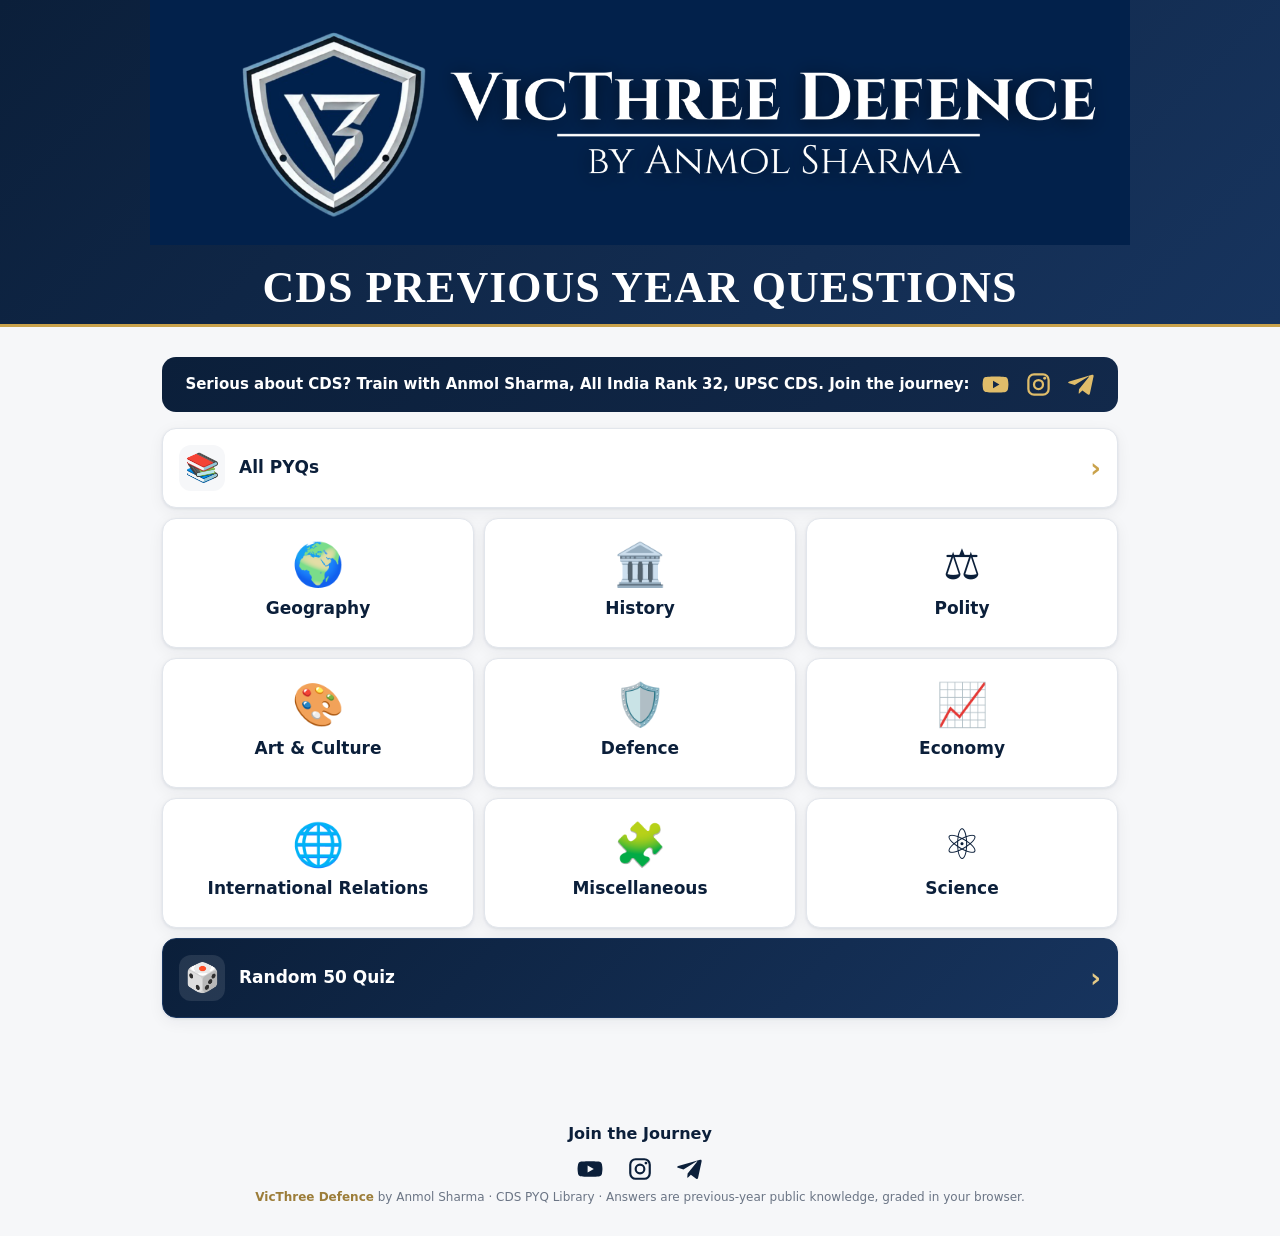
==== docs/index.html @ 6d3e552f "Add VicThree Defence social/mentorship CTA (top strip) + Join the Journey footer, all pages; cache v" ====
<!DOCTYPE html>
<html lang="en">
<head>
<meta charset="utf-8">
<meta name="viewport" content="width=device-width, initial-scale=1">
<title>VicThree Defence — CDS PYQ Library</title>
<meta name="description" content="Browsable library of CDS Previous Year Questions, organised subject-wise and topic-wise. By Anmol Sharma.">
<link rel="stylesheet" href="css/styles.css?v=18">
<link rel="manifest" href="manifest.webmanifest">
<meta name="theme-color" content="#0B1F3A">
<link rel="apple-touch-icon" href="assets/icon-180.png?v=18">
<link rel="icon" type="image/png" sizes="192x192" href="assets/icon-192.png?v=18">
</head>
<body>
<header class="header">
  <div class="banner-wrap"><img id="banner" class="banner" alt="VicThree Defence"></div>
  <div class="brand">
    <div class="v3"><span class="badge">V3</span>
      <div><h1>VicThree Defence</h1><div class="by">by Anmol Sharma</div></div>
    </div>
    <div class="sub">CDS Previous Year Questions</div>
  </div>
</header>

<main class="wrap">
  <section class="cta">
    <span class="cta-text">Serious about CDS? Train with Anmol Sharma, All India Rank 32, UPSC CDS. Join the journey:</span>
    <nav class="cta-social">
      <a href="https://youtube.com/@victhreedefence" target="_blank" rel="noopener" aria-label="YouTube"><svg viewBox="0 0 24 24" width="27" height="27" fill="currentColor"><path d="M23 7.5a3 3 0 0 0-2.1-2.1C19 4.9 12 4.9 12 4.9s-7 0-8.9.5A3 3 0 0 0 1 7.5 31 31 0 0 0 .5 12 31 31 0 0 0 1 16.5a3 3 0 0 0 2.1 2.1c1.9.5 8.9.5 8.9.5s7 0 8.9-.5A3 3 0 0 0 23 16.5 31 31 0 0 0 23.5 12 31 31 0 0 0 23 7.5zM9.8 15.3V8.7l5.7 3.3-5.7 3.3z"/></svg></a>
      <a href="https://www.instagram.com/victhreedefence" target="_blank" rel="noopener" aria-label="Instagram"><svg viewBox="0 0 24 24" width="27" height="27" fill="none" stroke="currentColor" stroke-width="2"><rect x="3" y="3" width="18" height="18" rx="5"/><circle cx="12" cy="12" r="4"/><circle cx="17.5" cy="6.5" r="1.3" fill="currentColor" stroke="none"/></svg></a>
      <a href="https://t.me/anmolxsharma" target="_blank" rel="noopener" aria-label="Telegram"><svg viewBox="0 0 24 24" width="27" height="27" fill="currentColor"><path d="M9.8 16.2l-.35 3.9c.5 0 .72-.22.98-.48l2.36-2.26 4.9 3.58c.9.5 1.54.24 1.78-.83l3.23-15.13c.32-1.34-.48-1.86-1.35-1.54L1.15 9.3C-.16 9.82-.14 10.56.93 10.9l5.02 1.56L17.9 5.1c.55-.36 1.05-.16.64.2L9.8 16.2z"/></svg></a>
    </nav>
  </section>
  <div id="hub"><div class="loading">Loading…</div></div>
</main>

<footer>
  <p class="join-label">Join the Journey</p>
  <nav class="foot-social">
    <a href="https://youtube.com/@victhreedefence" target="_blank" rel="noopener" aria-label="YouTube"><svg viewBox="0 0 24 24" width="26" height="26" fill="currentColor"><path d="M23 7.5a3 3 0 0 0-2.1-2.1C19 4.9 12 4.9 12 4.9s-7 0-8.9.5A3 3 0 0 0 1 7.5 31 31 0 0 0 .5 12 31 31 0 0 0 1 16.5a3 3 0 0 0 2.1 2.1c1.9.5 8.9.5 8.9.5s7 0 8.9-.5A3 3 0 0 0 23 16.5 31 31 0 0 0 23.5 12 31 31 0 0 0 23 7.5zM9.8 15.3V8.7l5.7 3.3-5.7 3.3z"/></svg></a>
    <a href="https://www.instagram.com/victhreedefence" target="_blank" rel="noopener" aria-label="Instagram"><svg viewBox="0 0 24 24" width="26" height="26" fill="none" stroke="currentColor" stroke-width="2"><rect x="3" y="3" width="18" height="18" rx="5"/><circle cx="12" cy="12" r="4"/><circle cx="17.5" cy="6.5" r="1.3" fill="currentColor" stroke="none"/></svg></a>
    <a href="https://t.me/anmolxsharma" target="_blank" rel="noopener" aria-label="Telegram"><svg viewBox="0 0 24 24" width="26" height="26" fill="currentColor"><path d="M9.8 16.2l-.35 3.9c.5 0 .72-.22.98-.48l2.36-2.26 4.9 3.58c.9.5 1.54.24 1.78-.83l3.23-15.13c.32-1.34-.48-1.86-1.35-1.54L1.15 9.3C-.16 9.82-.14 10.56.93 10.9l5.02 1.56L17.9 5.1c.55-.36 1.05-.16.64.2L9.8 16.2z"/></svg></a>
  </nav>
  <span class="gold">VicThree Defence</span> by Anmol Sharma · CDS PYQ Library ·
  Answers are previous-year public knowledge, graded in your browser.
</footer>

<script src="js/data.js?v=18"></script>
<script src="js/home.js?v=18"></script>
</body>
</html>
---- docs/css/styles.css ----
/* VicThree Defence — PYQ Library. Navy #0B1F3A / Gold #C9A24B. Mobile-first. */
:root{
  --navy:#0B1F3A; --navy-2:#11294b; --navy-3:#17345e;
  --gold:#C9A24B; --gold-soft:#e3c987; --gold-dim:#9c7d39;
  --ink:#1b2430; --paper:#f6f7f9; --card:#ffffff; --line:#e2e6ec;
  --muted:#6b7585; --good:#1f8b4c; --good-bg:#e8f6ee; --bad:#c0392b; --bad-bg:#fcebe9;
  --shadow:0 1px 3px rgba(11,31,58,.08),0 4px 16px rgba(11,31,58,.06);
  --radius:14px;
}
*{box-sizing:border-box}
html{-webkit-text-size-adjust:100%}
body{
  margin:0;font-family:'Segoe UI',system-ui,-apple-system,Roboto,Arial,sans-serif;
  color:var(--ink);background:var(--paper);line-height:1.5;font-size:16px;
}
a{color:var(--navy-3)}
img{max-width:100%;display:block}

/* ---------- Header / banner ---------- */
.header{background:linear-gradient(135deg,var(--navy),var(--navy-3));color:#fff;border-bottom:3px solid var(--gold)}
.banner-wrap{max-width:980px;margin:0 auto}
.banner{width:100%;max-height:260px;object-fit:cover;display:none}
.banner.show{display:block}
.brand{padding:18px 16px 14px;text-align:center}
.brand .v3{display:inline-flex;align-items:center;gap:10px;justify-content:center}
.brand .badge{
  width:38px;height:38px;border-radius:9px;border:2px solid var(--gold);
  display:flex;align-items:center;justify-content:center;font-weight:800;color:var(--gold);
  font-size:15px;letter-spacing:.5px;background:rgba(201,162,75,.08)
}
.brand h1{margin:0;font-size:20px;letter-spacing:.3px}
.brand .by{color:var(--gold-soft);font-size:13px;margin-top:2px;font-weight:600}
.brand .sub{
  color:#fff;font-family:Georgia,'Times New Roman',serif;font-weight:700;
  text-transform:uppercase;letter-spacing:1px;line-height:1.15;
  font-size:clamp(26px,7.5vw,44px);margin-top:10px
}
/* when the banner image is present it already carries the logo + name — hide the duplicate text block */
.header.has-banner .brand{padding:8px 16px 10px}
.header.has-banner .brand .v3{display:none}

/* ---------- Nav ---------- */
.nav{display:flex;gap:8px;justify-content:center;padding:0 12px 14px;flex-wrap:wrap}
.nav a{
  text-decoration:none;color:#dfe7f2;font-weight:600;font-size:14px;
  padding:8px 16px;border-radius:999px;border:1px solid rgba(255,255,255,.18)
}
.nav a.active{background:var(--gold);color:var(--navy);border-color:var(--gold)}

/* ---------- Layout ---------- */
.wrap{max-width:980px;margin:0 auto;padding:14px 12px 60px}
.stats{
  text-align:center;color:var(--muted);font-size:13px;margin:2px 0 14px;font-weight:600
}
.stats b{color:var(--navy)}

/* ---------- Home hub ---------- */
.hub-grid{display:grid;gap:10px}
#hub{display:flex;flex-direction:column;gap:10px}
.subj-grid{display:grid;grid-template-columns:1fr 1fr;gap:10px}
.subj-tile{
  display:flex;flex-direction:column;align-items:center;justify-content:center;gap:10px;
  min-height:130px;padding:22px 12px;text-decoration:none;color:var(--navy);
  background:var(--card);border:1px solid var(--line);border-radius:var(--radius);box-shadow:var(--shadow);
  transition:transform .12s,border-color .12s,box-shadow .12s
}
.subj-tile:hover{transform:translateY(-2px);border-color:var(--gold);box-shadow:0 6px 22px rgba(11,31,58,.12)}
.subj-ico{font-size:42px;line-height:1}
.subj-name{font-weight:800;font-size:17px;text-align:center}
@media(min-width:680px){ .subj-grid{grid-template-columns:repeat(3,1fr)} }
.hub-card{
  display:flex;align-items:center;gap:14px;background:var(--card);border:1px solid var(--line);
  border-radius:var(--radius);padding:16px;text-decoration:none;color:var(--ink);box-shadow:var(--shadow);
  transition:transform .12s,border-color .12s,box-shadow .12s
}
.hub-card:hover{transform:translateY(-2px);border-color:var(--gold);box-shadow:0 6px 22px rgba(11,31,58,.12)}
.hub-ico{font-size:28px;line-height:1;flex:0 0 auto;width:46px;height:46px;display:flex;
  align-items:center;justify-content:center;background:var(--paper);border-radius:12px}
.hub-body{flex:1 1 auto;min-width:0}
.hub-title{font-weight:800;font-size:17px;color:var(--navy)}
.hub-sub{font-size:13px;color:var(--muted);margin-top:3px}
.hub-sub b{color:var(--navy)}
.hub-go{font-size:26px;color:var(--gold);font-weight:800;flex:0 0 auto;line-height:1}
.hub-card.accent{background:linear-gradient(135deg,var(--navy),var(--navy-3));border-color:var(--navy-3)}
.hub-card.accent .hub-title{color:#fff}
.hub-card.accent .hub-sub,.hub-card.accent .hub-sub b{color:#dfe7f2}
.hub-card.accent .hub-ico{background:rgba(255,255,255,.1)}
.hub-card.accent .hub-go{color:var(--gold-soft)}
@media(min-width:680px){ .hub-grid{grid-template-columns:1fr 1fr} .hub-card.wide{grid-column:1 / -1} }

/* ---------- Subject header (scoped browse) ---------- */
.subjecthead{margin:2px 0 12px}
.back{display:inline-block;text-decoration:none;color:var(--muted);font-weight:700;font-size:13px;margin-bottom:8px}
.back:hover{color:var(--navy)}
.sh-row{display:flex;align-items:center;justify-content:space-between;gap:12px;flex-wrap:wrap}
.sh-title{margin:0;font-size:22px;color:var(--navy)}
.sh-count{font-size:13px;color:var(--muted);font-weight:700}
.btn.quizbtn{text-decoration:none;display:inline-block;font-size:16px;padding:12px 24px;border-radius:12px}
.quiz-cta{text-align:center;margin:12px 0 6px}
.quiz-intro .back{margin-bottom:12px}

/* ---------- Filters ---------- */
.filters{
  background:var(--card);border:1px solid var(--line);border-radius:var(--radius);
  box-shadow:var(--shadow);padding:12px;display:grid;gap:10px;margin-bottom:14px
}
.filters .row{display:grid;gap:10px}
.field{display:flex;flex-direction:column;gap:4px}
.field label{font-size:11px;text-transform:uppercase;letter-spacing:.6px;color:var(--muted);font-weight:700}
select,input[type=search],button{font-family:inherit;font-size:15px}
select,input[type=search]{
  width:100%;padding:10px 12px;border:1px solid var(--line);border-radius:10px;background:#fff;color:var(--ink);
  appearance:none;-webkit-appearance:none
}
select:focus,input:focus{outline:2px solid var(--gold);border-color:var(--gold)}
.filters .actions{display:flex;gap:8px;align-items:center;justify-content:space-between;flex-wrap:wrap}
.btn{
  cursor:pointer;border:none;border-radius:10px;padding:10px 16px;font-weight:700;font-size:14px;
  background:var(--gold);color:var(--navy);transition:filter .12s
}
.btn:hover{filter:brightness(1.05)}
.btn.ghost{background:transparent;color:var(--navy);border:1px solid var(--line)}
.btn.block{width:100%;padding:14px;font-size:16px}
.result-count{font-size:13px;color:var(--muted);font-weight:700}

/* ---------- Question card ---------- */
.qcard{
  background:var(--card);border:1px solid var(--line);border-radius:var(--radius);
  box-shadow:var(--shadow);padding:14px 14px 12px;margin-bottom:12px
}
.qtop{display:flex;justify-content:space-between;align-items:center;gap:8px;margin-bottom:8px;flex-wrap:wrap}
.tag{
  display:inline-flex;align-items:center;gap:6px;background:var(--gold);color:var(--navy);
  font-weight:800;font-size:12px;padding:4px 10px;border-radius:999px;letter-spacing:.2px
}
.tag.topic{background:rgba(11,31,58,.06);color:var(--navy)}
.tag.warn{background:#fdecec;color:#9a2a2a;border:1px solid #f3c0c0}
.qmeta{display:flex;gap:6px;flex-wrap:wrap}
.qstem{font-weight:600;margin:2px 0 8px}
.qnum{color:var(--gold-dim);font-weight:800;margin-right:4px}
.subs{margin:0 0 10px;padding:0;list-style:none;display:grid;gap:3px}
.subs li{font-size:14.5px;color:#33414f;padding-left:2px}
.opts{display:grid;gap:6px;margin:0 0 10px}
.opt{
  display:flex;gap:8px;align-items:flex-start;padding:8px 10px;border:1px solid var(--line);
  border-radius:10px;font-size:15px;background:#fff
}
.opt .ol{font-weight:800;color:var(--navy-3);min-width:18px}
.opt.correct{background:var(--good-bg);border-color:#bfe3cd}
.opt.correct .ol{color:var(--good)}
.opt.chosen-wrong{background:var(--bad-bg);border-color:#f2c9c4}
.opt.chosen-wrong .ol{color:var(--bad)}
.opt.clickable{cursor:pointer;transition:background .12s,border-color .12s}
.opt.clickable:hover{background:var(--paper);border-color:var(--gold-soft)}
.qcard.answered .opt.clickable{cursor:default}
.qcard.answered .opt:hover{background:#fff;border-color:var(--line)}
.qcard.answered .opt.correct,.qcard.answered .opt.correct:hover{background:var(--good-bg);border-color:#bfe3cd}
.qcard.answered .opt.chosen-wrong,.qcard.answered .opt.chosen-wrong:hover{background:var(--bad-bg);border-color:#f2c9c4}
.reveal .ans.wrong{color:var(--bad)}
/* bookmarks + progress */
.bm{background:none;border:none;cursor:pointer;font-size:20px;line-height:1;color:var(--gold-dim);padding:0 2px}
.bm.on{color:var(--gold)}
.pbadge{font-size:11px;font-weight:800;padding:3px 8px;border-radius:999px}
.pbadge.ok{background:var(--good-bg);color:var(--good)}
.pbadge.bad{background:var(--bad-bg);color:var(--bad)}
.qcard.attempted{border-left:3px solid var(--line)}
.bm-filter{display:inline-flex;align-items:center;gap:5px;font-size:13px;font-weight:700;color:var(--navy);cursor:pointer}
.bm-filter input{accent-color:var(--gold)}
.reveal{border-top:1px dashed var(--line);padding-top:10px;margin-top:2px}
.reveal .ans{font-weight:800;color:var(--good);margin-bottom:4px}
.reveal .ans.none{color:var(--gold-dim)}
.expl{font-size:14.5px;color:#33414f}
.note{font-size:13px;color:var(--gold-dim);background:rgba(201,162,75,.1);padding:8px 10px;border-radius:8px;margin-top:8px}
.show-btn{margin-top:2px}

.empty{text-align:center;color:var(--muted);padding:40px 10px;font-weight:600}
.loading{text-align:center;color:var(--muted);padding:40px 10px}

/* ---------- Quiz ---------- */
.quiz-intro{background:var(--card);border:1px solid var(--line);border-radius:var(--radius);box-shadow:var(--shadow);padding:20px 16px;text-align:center;margin-bottom:14px}
.quiz-intro h2{margin:0 0 6px;color:var(--navy)}
.quiz-intro p{color:var(--muted);margin:0 0 14px;font-size:14px}
.quizbar{
  position:sticky;top:0;z-index:5;background:rgba(246,247,249,.95);backdrop-filter:blur(6px);
  display:flex;align-items:center;justify-content:space-between;gap:10px;
  padding:10px 12px;border:1px solid var(--line);border-radius:12px;margin-bottom:12px;box-shadow:var(--shadow)
}
.quizbar .prog{font-weight:700;font-size:14px;color:var(--navy)}
.quiz-opt{cursor:pointer}
.quiz-opt input{margin-right:8px;accent-color:var(--gold)}
.scorecard{
  background:linear-gradient(135deg,var(--navy),var(--navy-3));color:#fff;border-radius:var(--radius);
  padding:22px 16px;text-align:center;margin-bottom:14px;border:2px solid var(--gold)
}
.scorecard .big{font-size:42px;font-weight:800;color:var(--gold)}
.scorecard .pct{font-size:15px;color:#cdd8e8;margin-top:4px}
.scorecard .meta{font-size:13px;color:#aebbcf;margin-top:8px}

/* ---------- Tablet/desktop ---------- */
@media(min-width:640px){
  .brand h1{font-size:26px}
  .filters .row.cols{grid-template-columns:1fr 1fr}
  .filters .row.cols3{grid-template-columns:1fr 1fr 1fr}
  .banner{max-height:300px}
}
@media(min-width:860px){
  .filters .row.cols{grid-template-columns:1fr 1fr 1fr 1fr}
}
footer{text-align:center;color:var(--muted);font-size:12px;padding:18px 12px 30px}
footer .gold{color:var(--gold-dim);font-weight:700}

/* ---------- Social / mentorship CTA ---------- */
.cta{display:flex;align-items:center;justify-content:center;gap:12px;flex-wrap:wrap;text-align:center;
  background:linear-gradient(135deg,#0B1F3A,#12294b);color:#fff;border-radius:14px;padding:14px 18px;margin:16px 0}
.cta-text{font-size:15px;font-weight:600;color:#fff;line-height:1.4}
.cta-social{display:flex;gap:16px;align-items:center}
.cta-social a{color:#e0bd6a;display:inline-flex;line-height:0;transition:color .12s,transform .12s}
.cta-social a:hover{color:#fff;transform:translateY(-2px)}
.join-label{text-align:center;font-weight:800;color:#0B1F3A;font-size:16px;margin:26px 0 0}
.foot-social{display:flex;justify-content:center;gap:24px;margin:10px 0 6px}
.foot-social a{color:#0B1F3A;display:inline-flex;line-height:0;transition:color .12s,transform .12s}
.foot-social a:hover{color:#C9A24B;transform:translateY(-2px)}
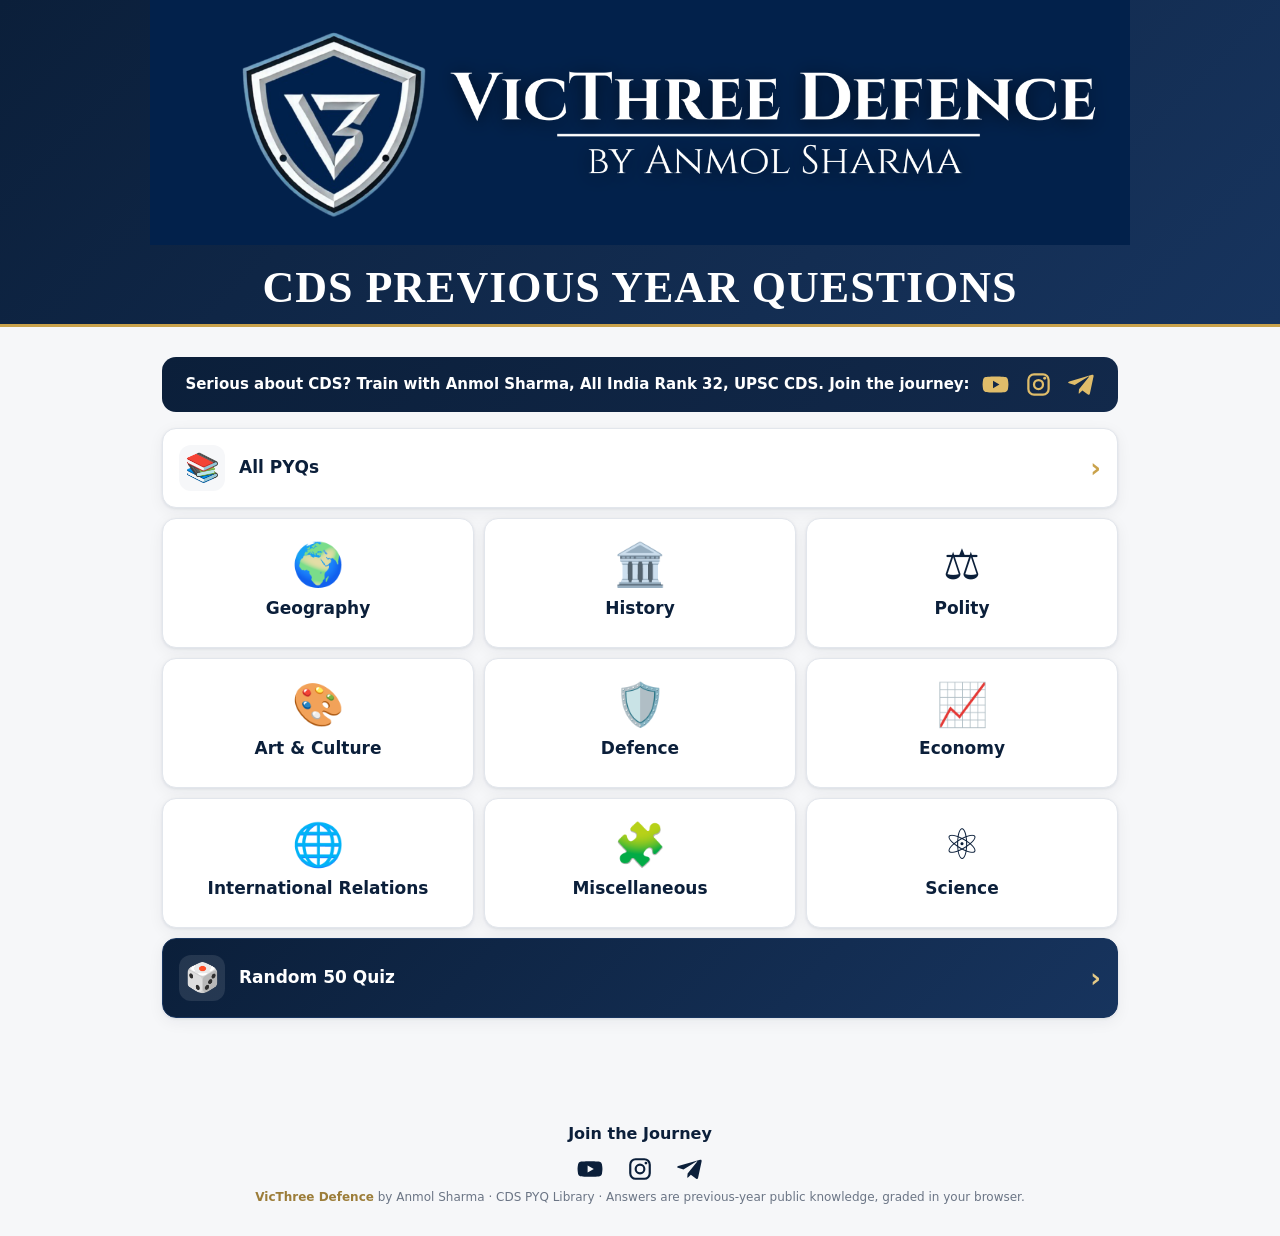
==== commit e091e47b: "CTA: mobile-only line break before 'All India Rank 32' (desktop stays one line); cache v=19" ====
--- a/docs/index.html
+++ b/docs/index.html
@@ -5,11 +5,11 @@
 <meta name="viewport" content="width=device-width, initial-scale=1">
 <title>VicThree Defence — CDS PYQ Library</title>
 <meta name="description" content="Browsable library of CDS Previous Year Questions, organised subject-wise and topic-wise. By Anmol Sharma.">
-<link rel="stylesheet" href="css/styles.css?v=18">
+<link rel="stylesheet" href="css/styles.css?v=19">
 <link rel="manifest" href="manifest.webmanifest">
 <meta name="theme-color" content="#0B1F3A">
-<link rel="apple-touch-icon" href="assets/icon-180.png?v=18">
-<link rel="icon" type="image/png" sizes="192x192" href="assets/icon-192.png?v=18">
+<link rel="apple-touch-icon" href="assets/icon-180.png?v=19">
+<link rel="icon" type="image/png" sizes="192x192" href="assets/icon-192.png?v=19">
 </head>
 <body>
 <header class="header">
@@ -24,7 +24,7 @@
 
 <main class="wrap">
   <section class="cta">
-    <span class="cta-text">Serious about CDS? Train with Anmol Sharma, All India Rank 32, UPSC CDS. Join the journey:</span>
+    <span class="cta-text">Serious about CDS? Train with Anmol Sharma, <br class="m-br">All India Rank 32, UPSC CDS. Join the journey:</span>
     <nav class="cta-social">
       <a href="https://youtube.com/@victhreedefence" target="_blank" rel="noopener" aria-label="YouTube"><svg viewBox="0 0 24 24" width="27" height="27" fill="currentColor"><path d="M23 7.5a3 3 0 0 0-2.1-2.1C19 4.9 12 4.9 12 4.9s-7 0-8.9.5A3 3 0 0 0 1 7.5 31 31 0 0 0 .5 12 31 31 0 0 0 1 16.5a3 3 0 0 0 2.1 2.1c1.9.5 8.9.5 8.9.5s7 0 8.9-.5A3 3 0 0 0 23 16.5 31 31 0 0 0 23.5 12 31 31 0 0 0 23 7.5zM9.8 15.3V8.7l5.7 3.3-5.7 3.3z"/></svg></a>
       <a href="https://www.instagram.com/victhreedefence" target="_blank" rel="noopener" aria-label="Instagram"><svg viewBox="0 0 24 24" width="27" height="27" fill="none" stroke="currentColor" stroke-width="2"><rect x="3" y="3" width="18" height="18" rx="5"/><circle cx="12" cy="12" r="4"/><circle cx="17.5" cy="6.5" r="1.3" fill="currentColor" stroke="none"/></svg></a>
@@ -45,7 +45,7 @@
   Answers are previous-year public knowledge, graded in your browser.
 </footer>
 
-<script src="js/data.js?v=18"></script>
-<script src="js/home.js?v=18"></script>
+<script src="js/data.js?v=19"></script>
+<script src="js/home.js?v=19"></script>
 </body>
 </html>
--- a/docs/css/styles.css
+++ b/docs/css/styles.css
@@ -219,4 +219,6 @@
 .join-label{text-align:center;font-weight:800;color:#0B1F3A;font-size:16px;margin:26px 0 0}
 .foot-social{display:flex;justify-content:center;gap:24px;margin:10px 0 6px}
 .foot-social a{color:#0B1F3A;display:inline-flex;line-height:0;transition:color .12s,transform .12s}
-.foot-social a:hover{color:#C9A24B;transform:translateY(-2px)}+.foot-social a:hover{color:#C9A24B;transform:translateY(-2px)}
+.m-br{display:none}
+@media(max-width:600px){.m-br{display:inline}}
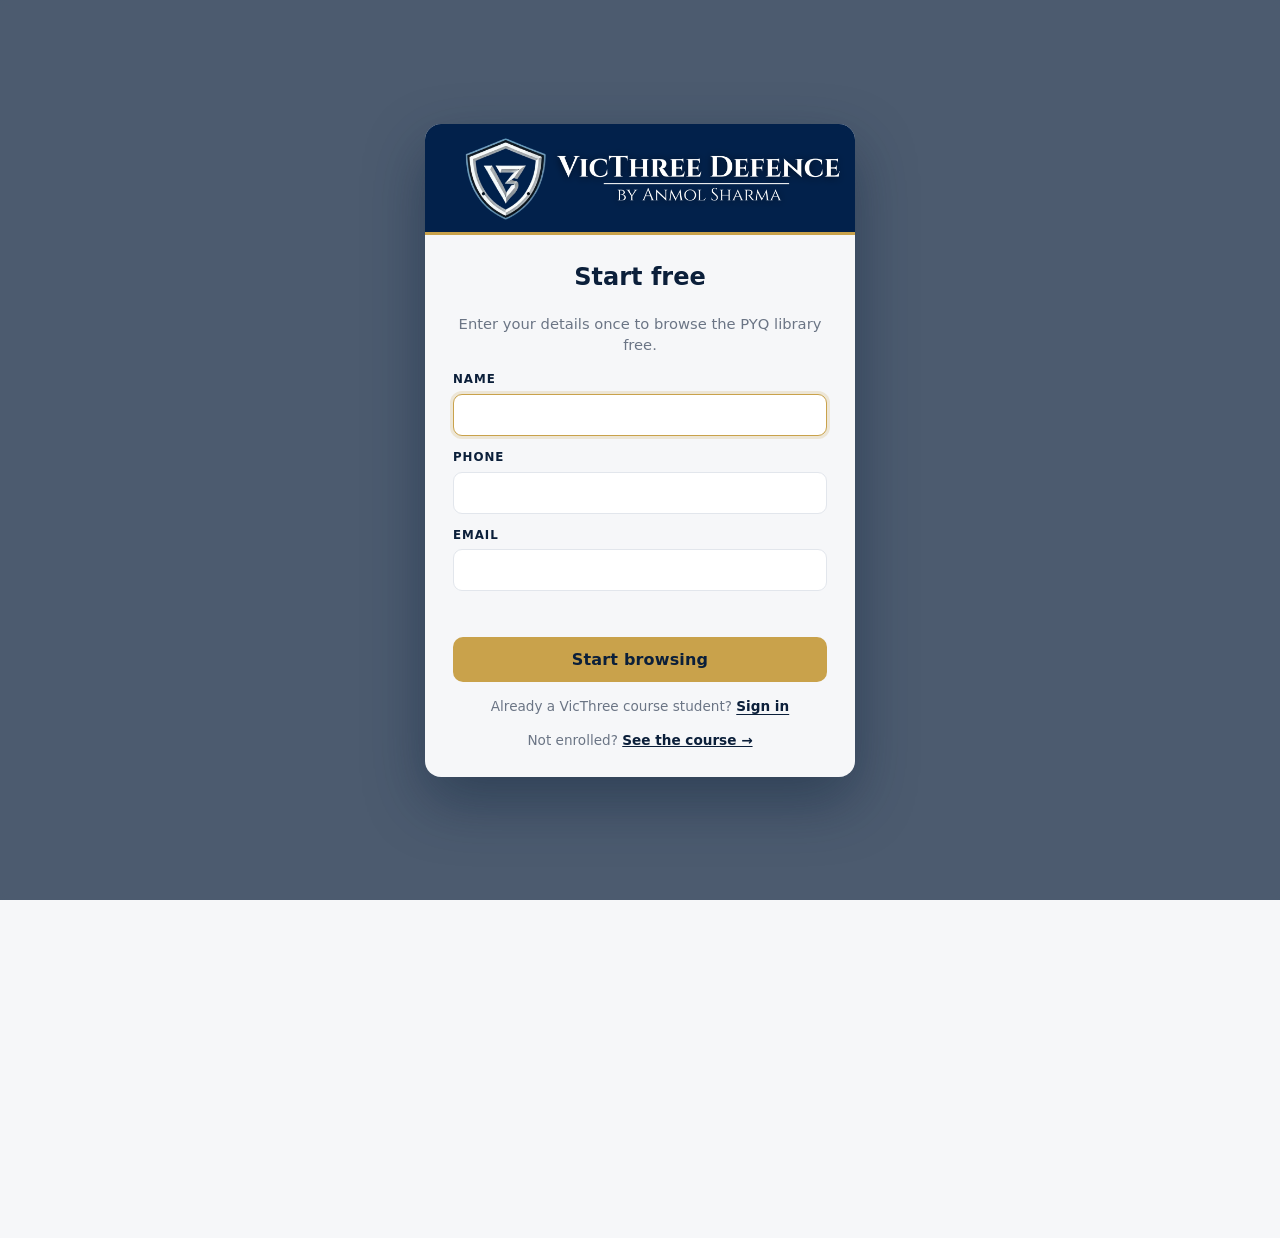
==== commit 71579623: "Add FREE vs COURSE access split via the VicThree portal New js/auth.js (loaded in <head>) recognises" ====
--- a/docs/index.html
+++ b/docs/index.html
@@ -5,11 +5,13 @@
 <meta name="viewport" content="width=device-width, initial-scale=1">
 <title>VicThree Defence — CDS PYQ Library</title>
 <meta name="description" content="Browsable library of CDS Previous Year Questions, organised subject-wise and topic-wise. By Anmol Sharma.">
-<link rel="stylesheet" href="css/styles.css?v=19">
+<link rel="stylesheet" href="css/styles.css?v=23">
+<script src="js/config.js?v=23"></script>
+<script src="js/auth.js?v=23"></script>
 <link rel="manifest" href="manifest.webmanifest">
 <meta name="theme-color" content="#0B1F3A">
-<link rel="apple-touch-icon" href="assets/icon-180.png?v=19">
-<link rel="icon" type="image/png" sizes="192x192" href="assets/icon-192.png?v=19">
+<link rel="apple-touch-icon" href="assets/icon-180.png?v=23">
+<link rel="icon" type="image/png" sizes="192x192" href="assets/icon-192.png?v=23">
 </head>
 <body>
 <header class="header">
@@ -45,7 +47,7 @@
   Answers are previous-year public knowledge, graded in your browser.
 </footer>
 
-<script src="js/data.js?v=19"></script>
-<script src="js/home.js?v=19"></script>
+<script src="js/data.js?v=23"></script>
+<script src="js/home.js?v=23"></script>
 </body>
 </html>
--- a/docs/css/styles.css
+++ b/docs/css/styles.css
@@ -222,3 +222,82 @@
 .foot-social a:hover{color:#C9A24B;transform:translateY(-2px)}
 .m-br{display:none}
 @media(max-width:600px){.m-br{display:inline}}
+
+/* ---- Welcome popup / lead capture ---- */
+html.lead-open{overflow:hidden}
+.lead-overlay{position:fixed;inset:0;z-index:1000;display:flex;align-items:flex-start;justify-content:center;padding:20px;
+  overflow-y:auto;-webkit-overflow-scrolling:touch;
+  background:rgba(11,31,58,.72);backdrop-filter:blur(4px);-webkit-backdrop-filter:blur(4px);
+  animation:leadFade .25s ease both}
+.lead-overlay.lead-closing{animation:leadFade .25s ease reverse both}
+@keyframes leadFade{from{opacity:0}to{opacity:1}}
+.lead-card{width:100%;max-width:430px;margin:auto;background:var(--paper);border-radius:16px;overflow:hidden;
+  box-shadow:0 24px 60px rgba(11,31,58,.45);
+  animation:leadPop .28s cubic-bezier(.2,.9,.3,1.2) both}
+@keyframes leadPop{from{opacity:0;transform:translateY(14px) scale(.97)}to{opacity:1;transform:none}}
+.lead-banner{background:var(--navy);border-bottom:3px solid var(--gold);padding:0;font-size:0;line-height:0}
+.lead-banner img{display:block;width:100%;height:auto}
+.lead-body{padding:24px 28px 26px}
+.lead-title{font-size:clamp(1rem,4.6vw,1.5rem);text-align:center;color:var(--navy);margin:0 0 18px;white-space:nowrap}
+.lead-form{display:flex;flex-direction:column;gap:13px}
+.lead-field{display:flex;flex-direction:column;gap:5px}
+.lead-field span{font-family:'Segoe UI',system-ui,-apple-system,Roboto,Arial,sans-serif;font-weight:700;font-size:.74rem;text-transform:uppercase;letter-spacing:.08em;color:var(--navy)}
+.lead-field input{font-family:Georgia,'Times New Roman',serif;font-size:1rem;padding:11px 13px;border:1.5px solid var(--line);border-radius:9px;background:#fff;color:var(--ink);transition:border-color .15s,box-shadow .15s}
+.lead-field input:focus{outline:none;border-color:var(--gold);box-shadow:0 0 0 3px rgba(201,162,75,.2)}
+.lead-error{min-height:1em;margin:2px 0 0;color:var(--bad);font-size:.85rem;font-weight:600}
+.lead-btn{margin-top:4px;background:var(--gold);color:var(--navy);font-family:'Segoe UI',system-ui,-apple-system,Roboto,Arial,sans-serif;font-weight:700;font-size:1rem;letter-spacing:.01em;border:none;padding:13px 18px;border-radius:10px;cursor:pointer;transition:background .15s,transform .1s}
+.lead-btn:hover{background:#b58f34}
+.lead-btn:active{transform:translateY(1px)}
+.lead-btn:disabled{opacity:.7;cursor:default}
+@media (max-width:480px){
+  .lead-card{border-radius:14px}
+  .lead-body{padding:20px 18px 20px}
+}
+
+/* ---- Personalised greeting (returning visitor, homepage) ---- */
+.greet{max-width:640px;margin:26px auto 2px;padding:16px 22px;text-align:center;
+  background:linear-gradient(135deg,#ffffff,#eef1f5);border:1px solid var(--line);
+  border-radius:14px;box-shadow:0 6px 18px rgba(11,31,58,.06)}
+.greet-big{margin:0;font-family:Georgia,'Times New Roman',serif;font-weight:700;color:var(--navy);
+  font-size:clamp(1.12rem,4.4vw,1.5rem);line-height:1.28;text-wrap:balance}
+.greet-name{color:var(--gold-dim)}
+.greet-small{margin:5px 0 0;font-family:Georgia,'Times New Roman',serif;color:var(--muted);
+  font-size:clamp(.92rem,3.2vw,1.02rem);line-height:1.45}
+.greet-caret{display:inline-block;width:2px;height:1em;margin-left:2px;background:var(--gold-dim);
+  vertical-align:-0.12em;animation:greetBlink .8s step-end infinite}
+@keyframes greetBlink{50%{opacity:0}}
+
+/* ---- Access gate (course / free / unregistered) ---- */
+#vt-gate .lead-title{white-space:normal}
+.v3-sub-line{text-align:center;color:var(--muted);font-size:.92rem;margin:0 0 16px;line-height:1.45}
+.lead-note{text-align:center;font-size:.85rem;color:var(--muted);margin:14px 0 0}
+.lead-note a{color:var(--navy);font-weight:700}
+.link-btn{background:none;border:none;color:var(--navy);text-decoration:underline;text-underline-offset:3px;
+  font:inherit;font-weight:700;cursor:pointer;padding:0}
+.link-btn:hover{color:var(--gold-dim)}
+
+/* signed-in / free status strip under the header */
+.v3-strip{font-size:13px;text-align:center;padding:8px 14px;line-height:1.4;
+  font-family:'Segoe UI',system-ui,-apple-system,Roboto,Arial,sans-serif}
+.v3-strip.in{background:#eef1f5;color:var(--navy);border-bottom:1px solid var(--line)}
+.v3-strip.free{background:#fff7e6;color:#6b5618;border-bottom:1px solid #f0e2bd}
+.v3-msg{display:inline-block;max-width:760px}
+.v3-link{background:none;border:none;color:var(--navy);font:inherit;font-weight:700;
+  text-decoration:underline;text-underline-offset:2px;cursor:pointer;padding:0}
+.v3-link:hover{color:var(--gold-dim)}
+
+/* free-tier note on the browse header */
+.free-note{margin:10px 0 0;padding:10px 14px;background:#fff7e6;border:1px solid #f0e2bd;border-radius:10px;
+  color:#6b5618;font-size:13px;line-height:1.45}
+.free-note a{color:var(--navy);font-weight:700;white-space:nowrap}
+
+/* locked hub card + quiz lock screen */
+.hub-card.locked{opacity:.96}
+.hub-card.locked .hub-ico{filter:grayscale(.2)}
+.quiz-intro.locked{text-align:center;max-width:560px;margin:0 auto;background:var(--card);
+  border:1px solid var(--line);border-radius:var(--radius);box-shadow:var(--shadow);padding:26px 22px}
+.quiz-intro.locked .back{display:inline-block;float:left}
+.quiz-intro.locked .lock-ico{font-size:40px;margin:6px 0 4px}
+.quiz-intro.locked h2{color:var(--navy);margin:0 0 8px}
+.quiz-intro.locked p{color:var(--muted);line-height:1.55;margin:0 auto 16px;max-width:440px}
+.quiz-signin{font-size:13px;color:var(--muted);margin-top:14px}
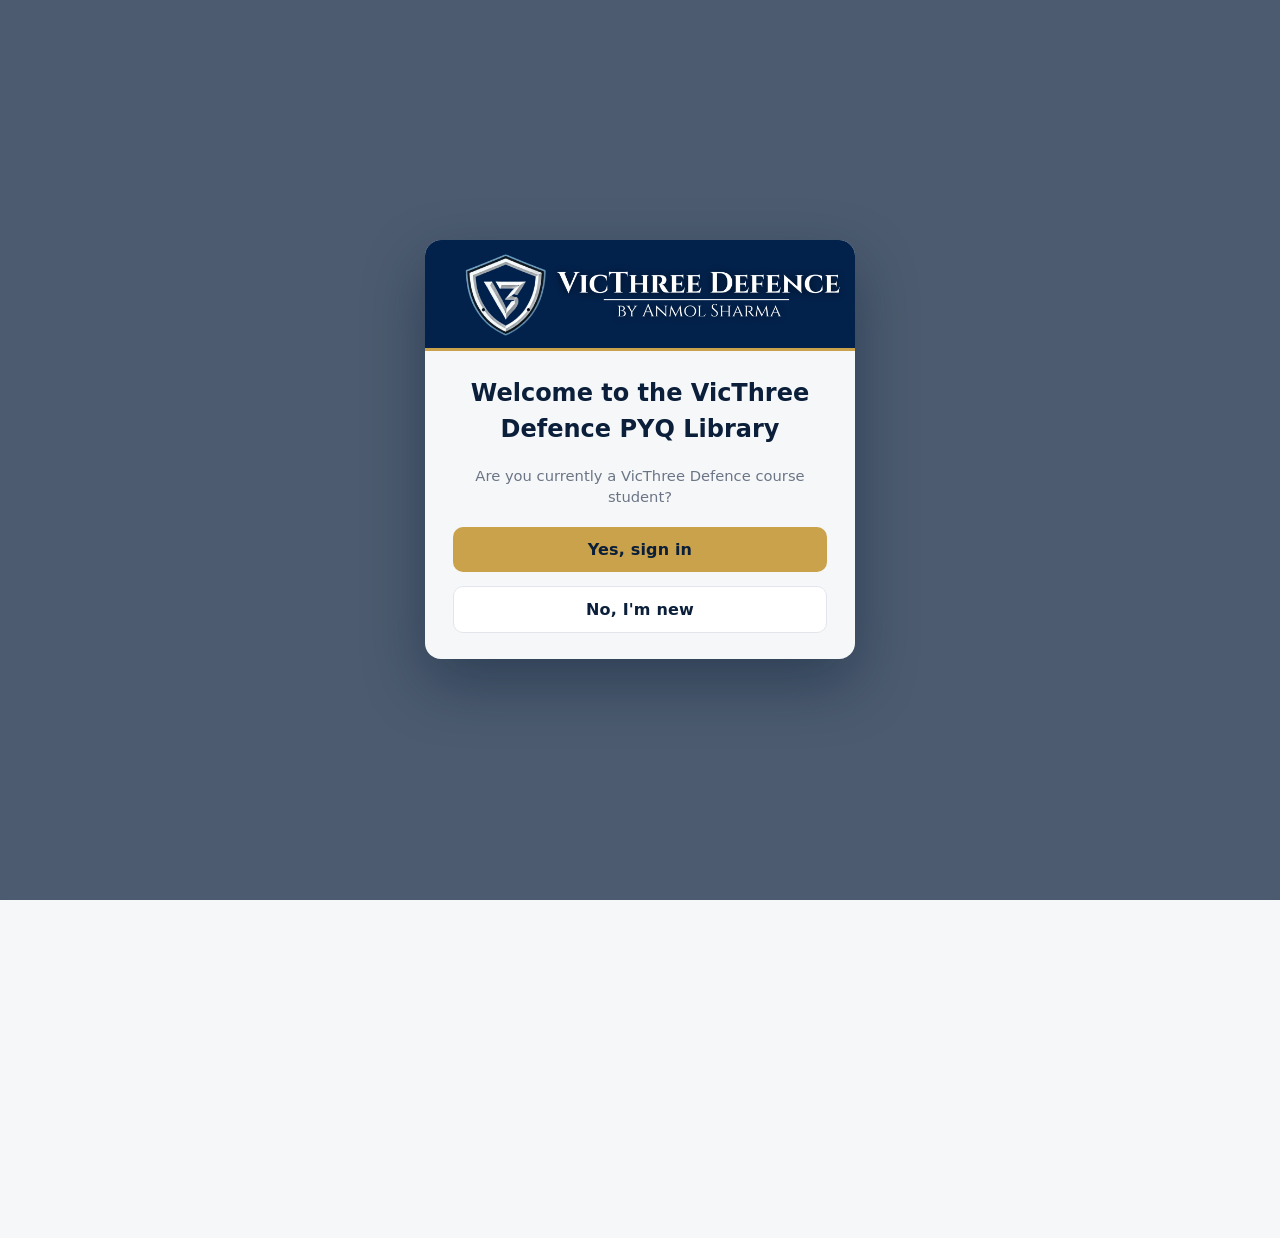
==== commit 0b9a7ca2: "Make the entry popup a two-step choice-first flow Ask first, then show the right form (like the SSB " ====
--- a/docs/index.html
+++ b/docs/index.html
@@ -5,13 +5,13 @@
 <meta name="viewport" content="width=device-width, initial-scale=1">
 <title>VicThree Defence — CDS PYQ Library</title>
 <meta name="description" content="Browsable library of CDS Previous Year Questions, organised subject-wise and topic-wise. By Anmol Sharma.">
-<link rel="stylesheet" href="css/styles.css?v=23">
-<script src="js/config.js?v=23"></script>
-<script src="js/auth.js?v=23"></script>
+<link rel="stylesheet" href="css/styles.css?v=24">
+<script src="js/config.js?v=24"></script>
+<script src="js/auth.js?v=24"></script>
 <link rel="manifest" href="manifest.webmanifest">
 <meta name="theme-color" content="#0B1F3A">
-<link rel="apple-touch-icon" href="assets/icon-180.png?v=23">
-<link rel="icon" type="image/png" sizes="192x192" href="assets/icon-192.png?v=23">
+<link rel="apple-touch-icon" href="assets/icon-180.png?v=24">
+<link rel="icon" type="image/png" sizes="192x192" href="assets/icon-192.png?v=24">
 </head>
 <body>
 <header class="header">
@@ -47,7 +47,7 @@
   Answers are previous-year public knowledge, graded in your browser.
 </footer>
 
-<script src="js/data.js?v=23"></script>
-<script src="js/home.js?v=23"></script>
+<script src="js/data.js?v=24"></script>
+<script src="js/home.js?v=24"></script>
 </body>
 </html>
--- a/docs/css/styles.css
+++ b/docs/css/styles.css
@@ -270,6 +270,9 @@
 /* ---- Access gate (course / free / unregistered) ---- */
 #vt-gate .lead-title{white-space:normal}
 .v3-sub-line{text-align:center;color:var(--muted);font-size:.92rem;margin:0 0 16px;line-height:1.45}
+.v3-choice{display:flex;flex-direction:column;gap:10px}
+.v3-ghost{background:#fff;color:var(--navy);border:1.5px solid var(--line)}
+.v3-ghost:hover{background:#f6f7f9}
 .lead-note{text-align:center;font-size:.85rem;color:var(--muted);margin:14px 0 0}
 .lead-note a{color:var(--navy);font-weight:700}
 .link-btn{background:none;border:none;color:var(--navy);text-decoration:underline;text-underline-offset:3px;
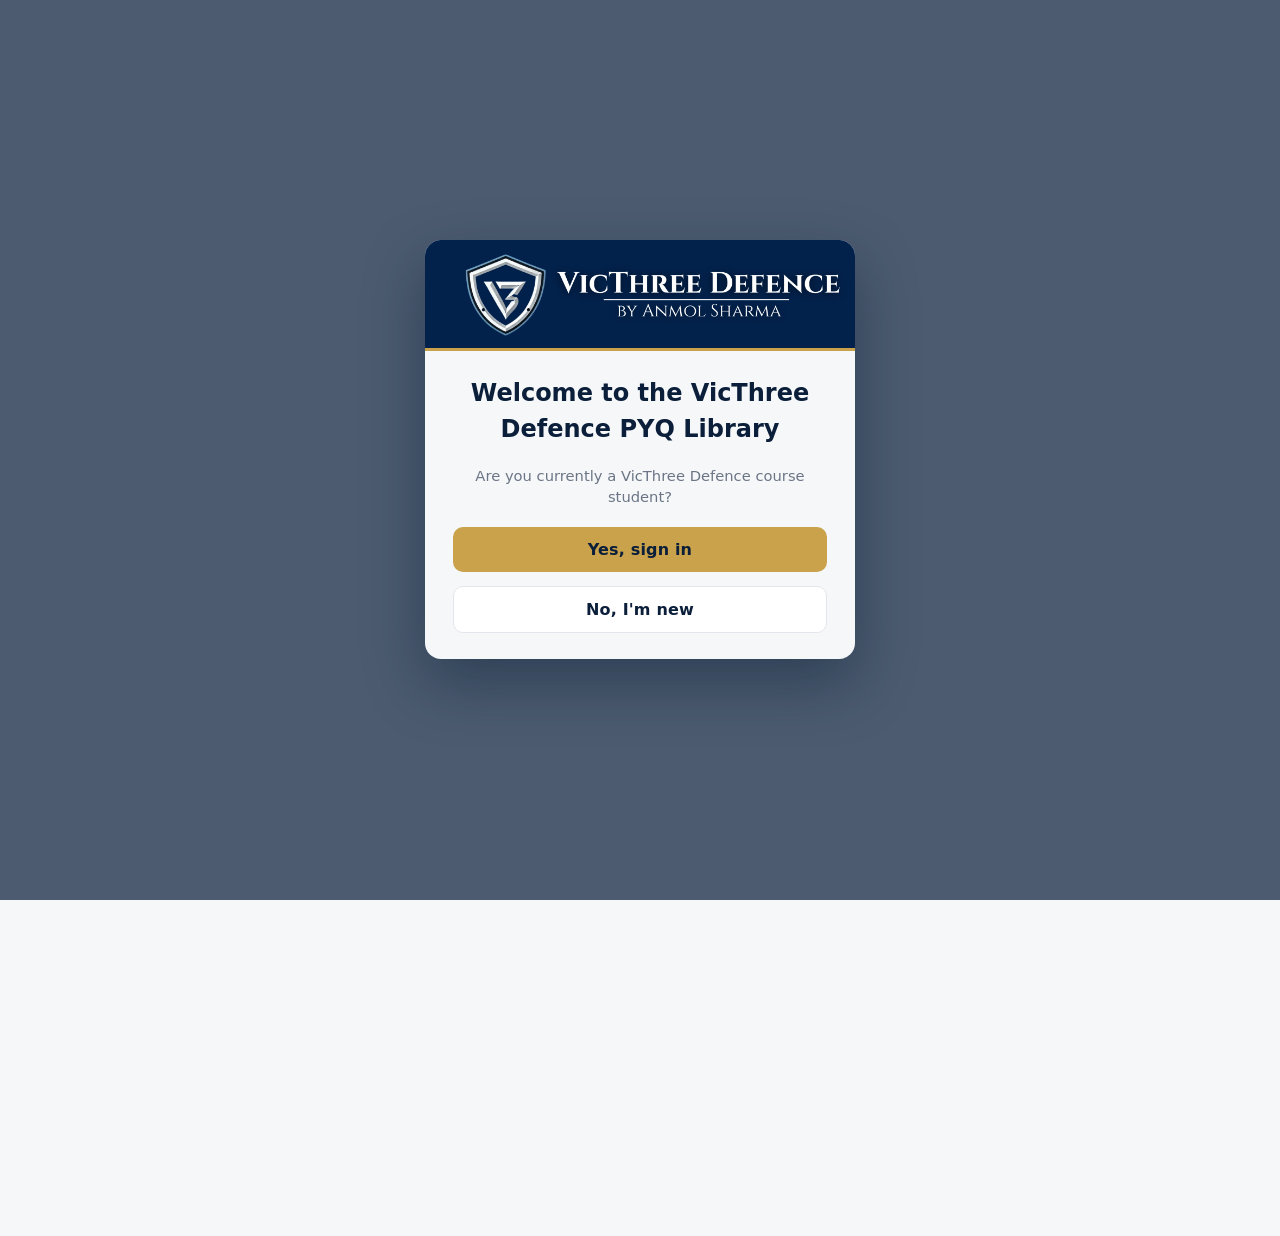
==== commit cfc927bd: "Hide tier messaging; gate access only at the quiz Stop advertising the free limit and course benefit" ====
--- a/docs/index.html
+++ b/docs/index.html
@@ -5,13 +5,13 @@
 <meta name="viewport" content="width=device-width, initial-scale=1">
 <title>VicThree Defence — CDS PYQ Library</title>
 <meta name="description" content="Browsable library of CDS Previous Year Questions, organised subject-wise and topic-wise. By Anmol Sharma.">
-<link rel="stylesheet" href="css/styles.css?v=24">
-<script src="js/config.js?v=24"></script>
-<script src="js/auth.js?v=24"></script>
+<link rel="stylesheet" href="css/styles.css?v=25">
+<script src="js/config.js?v=25"></script>
+<script src="js/auth.js?v=25"></script>
 <link rel="manifest" href="manifest.webmanifest">
 <meta name="theme-color" content="#0B1F3A">
-<link rel="apple-touch-icon" href="assets/icon-180.png?v=24">
-<link rel="icon" type="image/png" sizes="192x192" href="assets/icon-192.png?v=24">
+<link rel="apple-touch-icon" href="assets/icon-180.png?v=25">
+<link rel="icon" type="image/png" sizes="192x192" href="assets/icon-192.png?v=25">
 </head>
 <body>
 <header class="header">
@@ -47,7 +47,7 @@
   Answers are previous-year public knowledge, graded in your browser.
 </footer>
 
-<script src="js/data.js?v=24"></script>
-<script src="js/home.js?v=24"></script>
+<script src="js/data.js?v=25"></script>
+<script src="js/home.js?v=25"></script>
 </body>
 </html>
